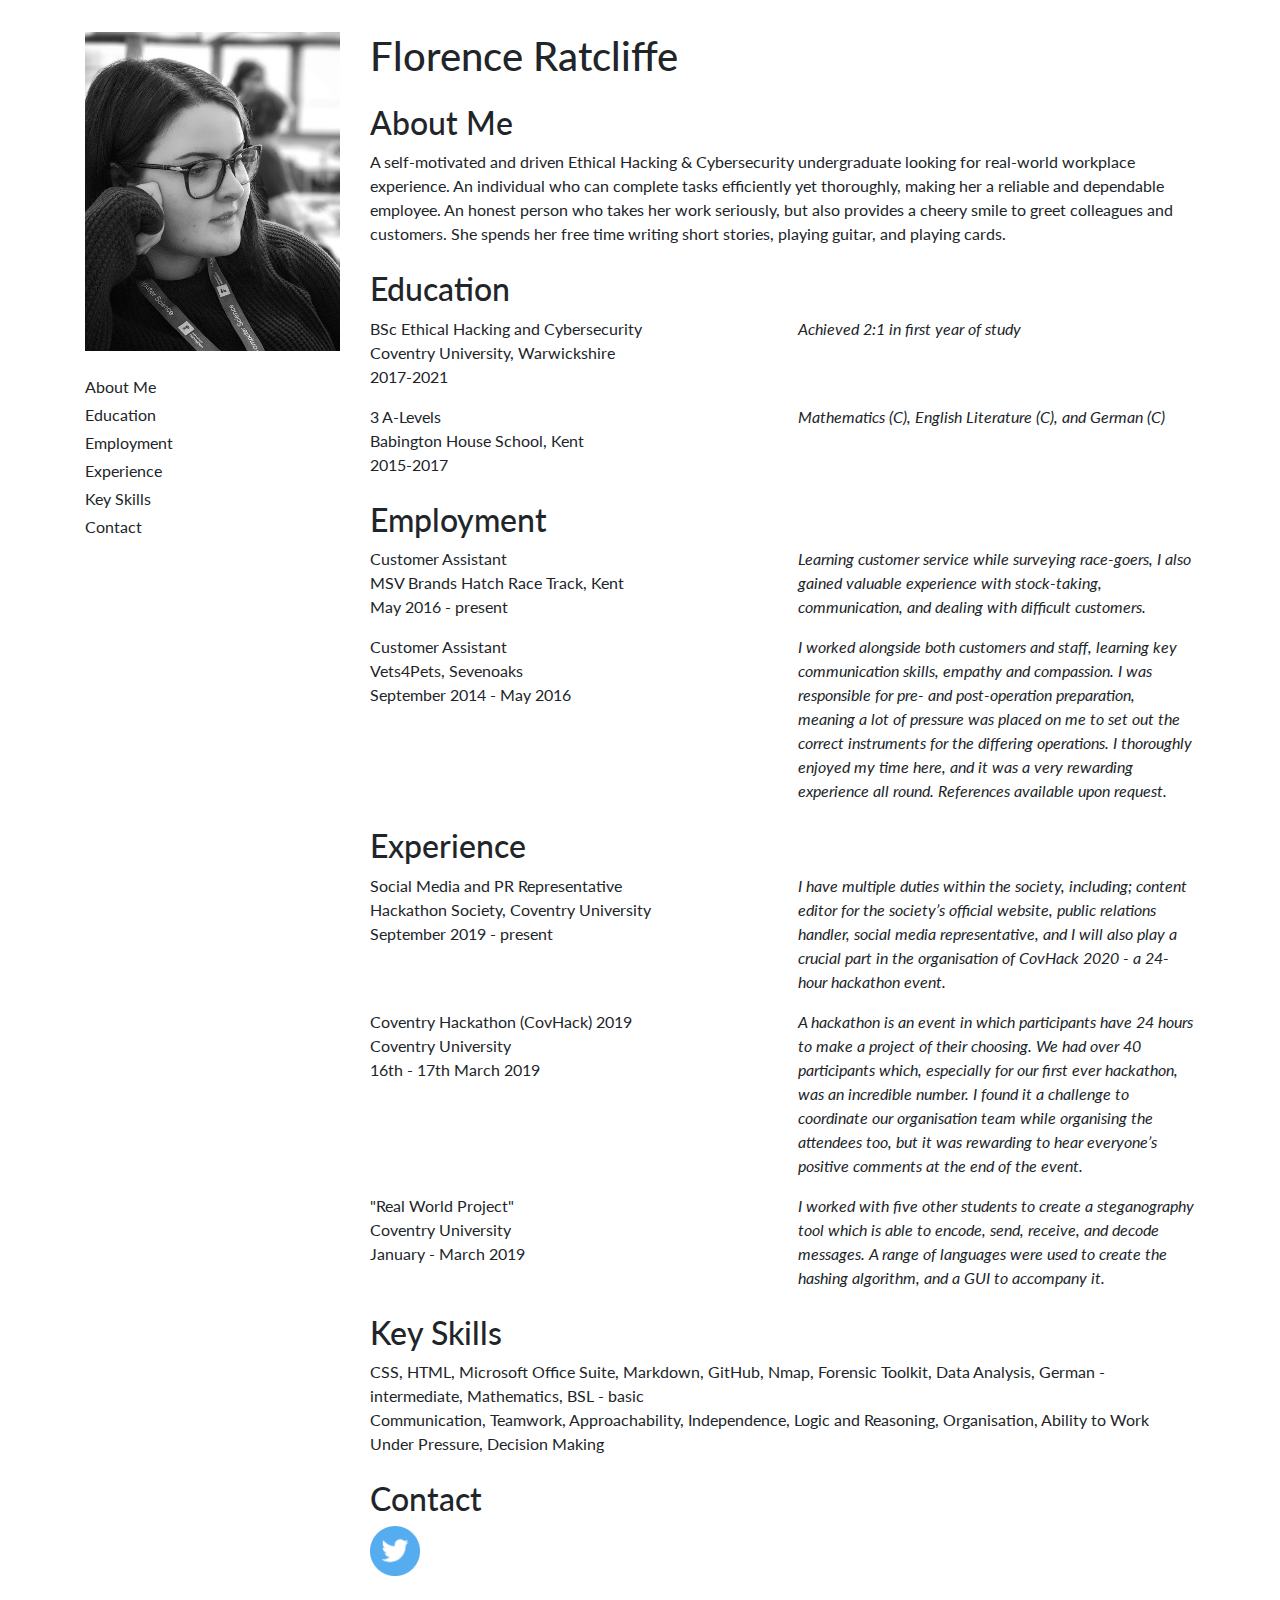
==== index.html @ a654290a "added social media button to contact page" ====
<!DOCTYPE html>
<html>
  <head>
    <meta charset="utf-8" />
    <meta http-equiv="X-UA-Compatible" content="IE=edge" />
    <title>Florence Ratcliffe</title>
    <meta
      name="description"
      content="Personal CV website for Florence Ratcliffe"
    />
    <meta name="viewport" content="width=device-width, initial-scale=1" />
    <link
      rel="stylesheet"
      href="https://stackpath.bootstrapcdn.com/bootstrap/4.3.1/css/bootstrap.min.css"
      integrity="sha384-ggOyR0iXCbMQv3Xipma34MD+dH/1fQ784/j6cY/iJTQUOhcWr7x9JvoRxT2MZw1T"
      crossorigin="anonymous"
    />
    <link rel="stylesheet" href="styles.css" />
    <link
      rel="stylesheet"
      href="https://cdnjs.cloudflare.com/ajax/libs/font-awesome/4.7.0/css/font-awesome.min.css"
    />
  </head>

  <body>
    <div class="page-container container">
      <div class="row">
        <div class="col-md-3 col-sm-12">
          <img src="me.jpg" />

          <ul class="site-menu">
            <li><a href="#about-me">About Me</a></li>
            <li><a href="#education">Education</a></li>
            <li><a href="#employment">Employment</a></li>
            <li><a href="#experience">Experience</a></li>
            <li><a href="#key-skills">Key Skills</a></li>
            <li><a href="#contact">Contact</a></li>
          </ul>
        </div>

        <div class="col-md-9 col-sm-12">
          <h1 class="title"><a href=".">Florence Ratcliffe</a></h1>
          <div class="section">
            <a id="about-me">
              <h2>About Me</h2>
            </a>
            <p>
              A self-motivated and driven Ethical Hacking &amp; Cybersecurity
              undergraduate looking for real-world workplace experience. An
              individual who can complete tasks efficiently yet thoroughly,
              making her a reliable and dependable employee. An honest person
              who takes her work seriously, but also provides a cheery smile to
              greet colleagues and customers. She spends her free time writing
              short stories, playing guitar, and playing cards.
            </p>
          </div>

          <div class="section">
            <a id="education">
              <h2>Education</h2>
            </a>

            <div class="row">
              <div class="col-6">
                <p>BSc Ethical Hacking and Cybersecurity</p>
                <p>Coventry University, Warwickshire</p>
                <p>2017-2021</p>
              </div>
              <div class="col-6">
                <p><em>Achieved 2:1 in first year of study</em></p>
              </div>
            </div>

            <div class="row">
              <div class="col-6">
                <p>3 A-Levels</p>
                <p>Babington House School, Kent</p>
                <p>2015-2017</p>
              </div>
              <div class="col-6">
                <p>
                  <em
                    >Mathematics (C), English Literature (C), and German (C)</em
                  >
                </p>
              </div>
            </div>
          </div>

          <div class="section">
            <a id="employment">
              <h2>Employment</h2>
            </a>

            <div class="row">
              <div class="col-6">
                <p>Customer Assistant</p>
                <p>MSV Brands Hatch Race Track, Kent</p>
                <p>May 2016 - present</p>
              </div>
              <div class="col-6">
                <p>
                  <em
                    >Learning customer service while surveying race-goers, I
                    also gained valuable experience with stock-taking,
                    communication, and dealing with difficult customers.</em
                  >
                </p>
              </div>
            </div>

            <div class="row">
              <div class="col-6">
                <p>Customer Assistant</p>
                <p>Vets4Pets, Sevenoaks</p>
                <p>September 2014 - May 2016</p>
              </div>

              <div class="col-6">
                <p>
                  <em
                    >I worked alongside both customers and staff, learning key
                    communication skills, empathy and compassion. I was
                    responsible for pre- and post-operation preparation, meaning
                    a lot of pressure was placed on me to set out the correct
                    instruments for the differing operations. I thoroughly
                    enjoyed my time here, and it was a very rewarding experience
                    all round. References available upon request.</em
                  >
                </p>
              </div>
            </div>
          </div>

          <div class="section">
            <a id="experience">
              <h2>Experience</h2>
            </a>

            <div class="row">
              <div class="col-6">
                <p>Social Media and PR Representative</p>
                <p>Hackathon Society, Coventry University</p>
                <p>September 2019 - present</p>
              </div>
              <div class="col-6">
                <p>
                  <em
                    >I have multiple duties within the society, including;
                    content editor for the society’s official website, public
                    relations handler, social media representative, and I will
                    also play a crucial part in the organisation of CovHack 2020
                    - a 24-hour hackathon event.
                  </em>
                </p>
              </div>
            </div>

            <div class="row">
              <div class="col-6">
                <p>Coventry Hackathon (CovHack) 2019</p>
                <p>Coventry University</p>
                <p>16th - 17th March 2019</p>
              </div>

              <div class="col-6">
                <p>
                  <em
                    >A hackathon is an event in which participants have 24 hours
                    to make a project of their choosing. We had over 40
                    participants which, especially for our first ever hackathon,
                    was an incredible number. I found it a challenge to
                    coordinate our organisation team while organising the
                    attendees too, but it was rewarding to hear everyone’s
                    positive comments at the end of the event.
                  </em>
                </p>
              </div>
            </div>

            <div class="row">
              <div class="col-6">
                <p>"Real World Project"</p>
                <p>Coventry University</p>
                <p>January - March 2019</p>
              </div>

              <div class="col-6">
                <p>
                  <em
                    >I worked with five other students to create a steganography
                    tool which is able to encode, send, receive, and decode
                    messages. A range of languages were used to create the
                    hashing algorithm, and a GUI to accompany it.
                  </em>
                </p>
              </div>
            </div>
          </div>

          <div class="section">
            <a id="key-skills">
              <h2>Key Skills</h2>
            </a>

            <div class="row">
              <div class="col-12">
                <p>
                  CSS, HTML, Microsoft Office Suite, Markdown, GitHub, Nmap,
                  Forensic Toolkit, Data Analysis, German - intermediate,
                  Mathematics, BSL - basic
                </p>
                <p>
                  Communication, Teamwork, Approachability, Independence, Logic
                  and Reasoning, Organisation, Ability to Work Under Pressure,
                  Decision Making
                </p>
              </div>
            </div>
          </div>

          <div class="section">
            <a id="contact">
              <h2>Contact</h2>
            </a>

            <div class="row">
              <div class="col-12">
                <a href="twitter.com/firatcliffe">
                  <img border="0" alt="firatcliffe" src="twitterimg.png" width="50" height="50">
              </div>
            </div>
          </div>
        </div>
      </div>
    </div>
  </body>
</html>
---- styles.css ----
@import url("https://fonts.googleapis.com/css?family=Lato&display=swap");

/* div {
  border: solid 1px rgba(255, 0, 0, 0.4);
} */

html {
  scroll-behavior: smooth;
}

body {
  font-family: "Lato", sans-serif;
}

img {
  max-width: 100%;
}

.page-container {
  margin: 2rem auto;
}

.section {
  margin-top: 1.5rem;
}

a,
a:hover {
  color: inherit;
}

p {
  margin: 0;
}

.row {
  margin-bottom: 1rem;
}

ul.site-menu {
  list-style: none;
  margin-top: 1.5rem;
  padding: 0;
}

ul.site-menu > li {
  margin-bottom: 0.25rem;
}
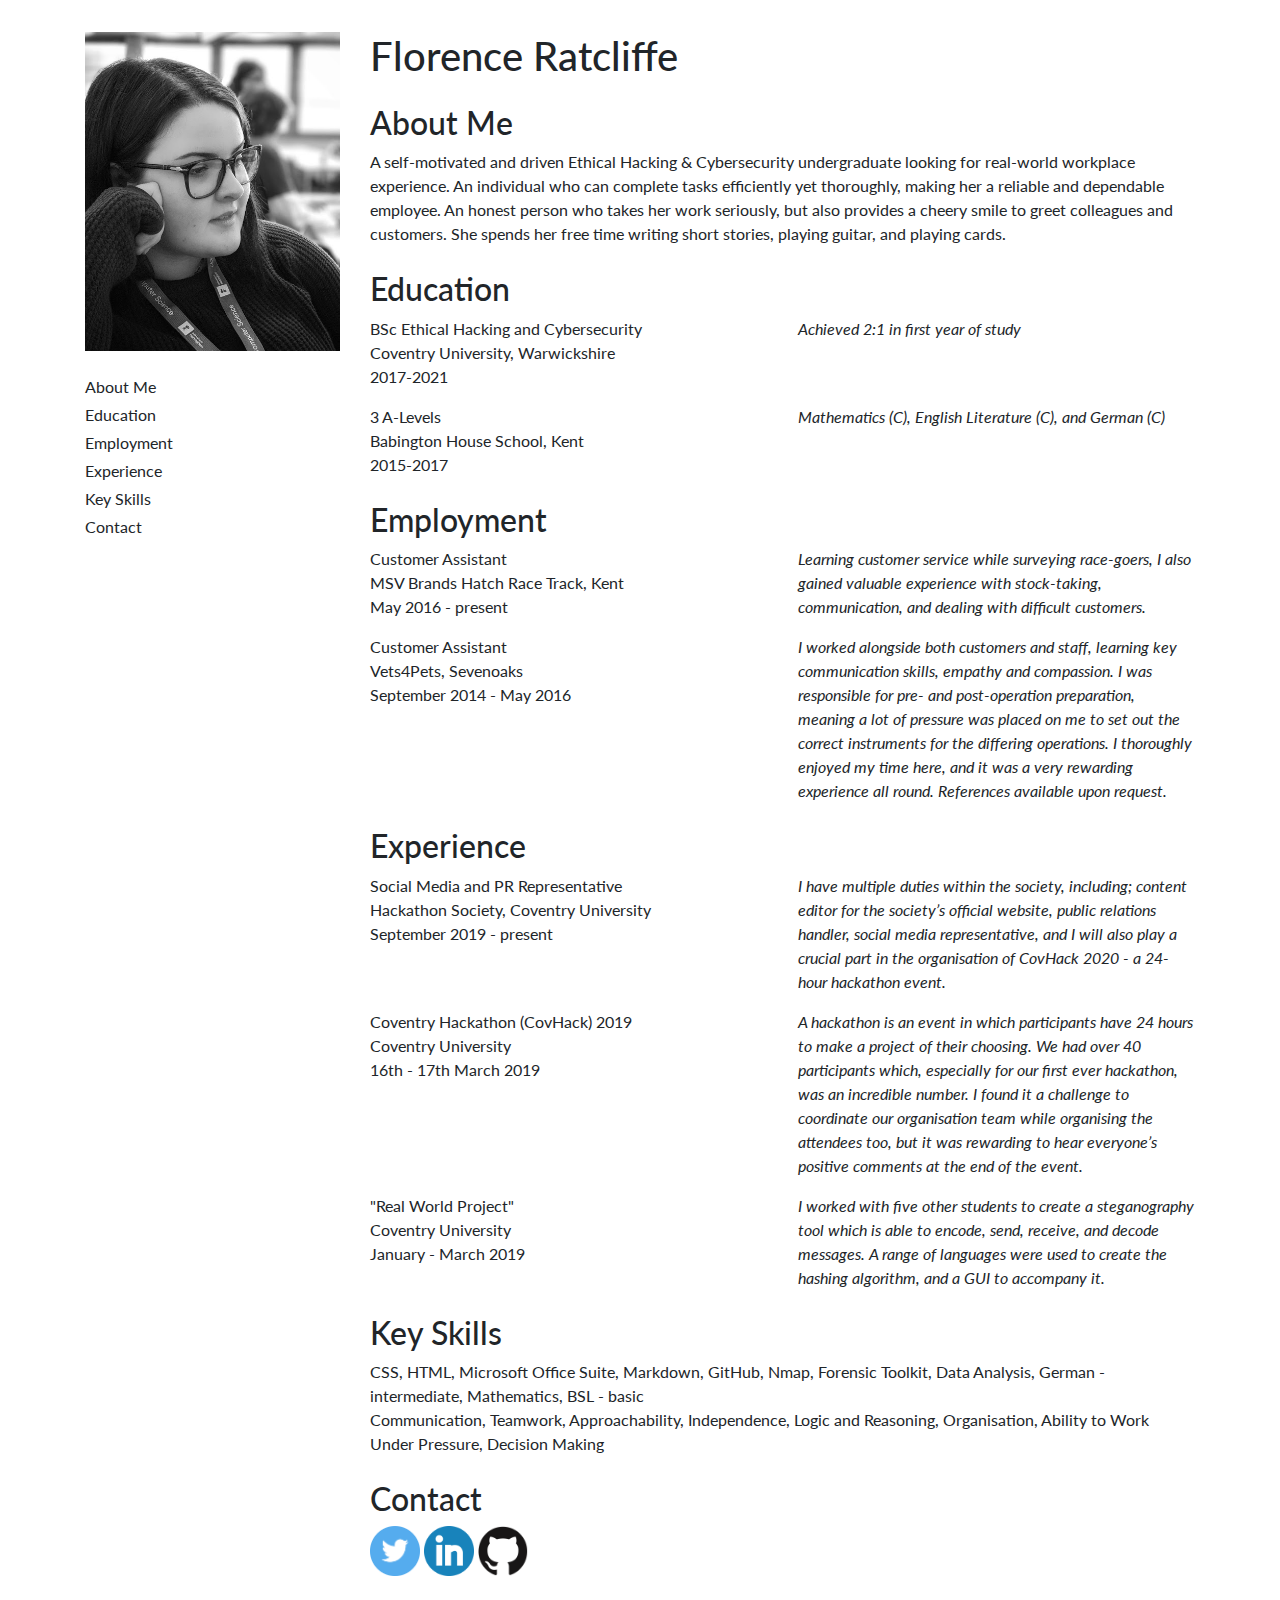
==== commit af34a377: "added Social Media buttons" ====
--- a/index.html
+++ b/index.html
@@ -227,7 +227,34 @@
             <div class="row">
               <div class="col-12">
                 <a href="twitter.com/firatcliffe">
-                  <img border="0" alt="firatcliffe" src="twitterimg.png" width="50" height="50">
+                  <img
+                    border="0"
+                    alt="firatcliffe"
+                    src="twitterimg.png"
+                    width="50"
+                    height="50"
+                  />
+                </a>
+
+                <a href="https://www.linkedin.com/in/florenceratcliffe/">
+                  <img
+                    border="0"
+                    alt="florenceratcliffe"
+                    src="linkedin.png"
+                    width="50"
+                    height="50"
+                  />
+                </a>
+
+                <a href="https://github.com/firatcliffe">
+                  <img
+                    border="0"
+                    alt="firatcliffe"
+                    src="github.png"
+                    width="50"
+                    height="50"
+                  />
+                </a>
               </div>
             </div>
           </div>
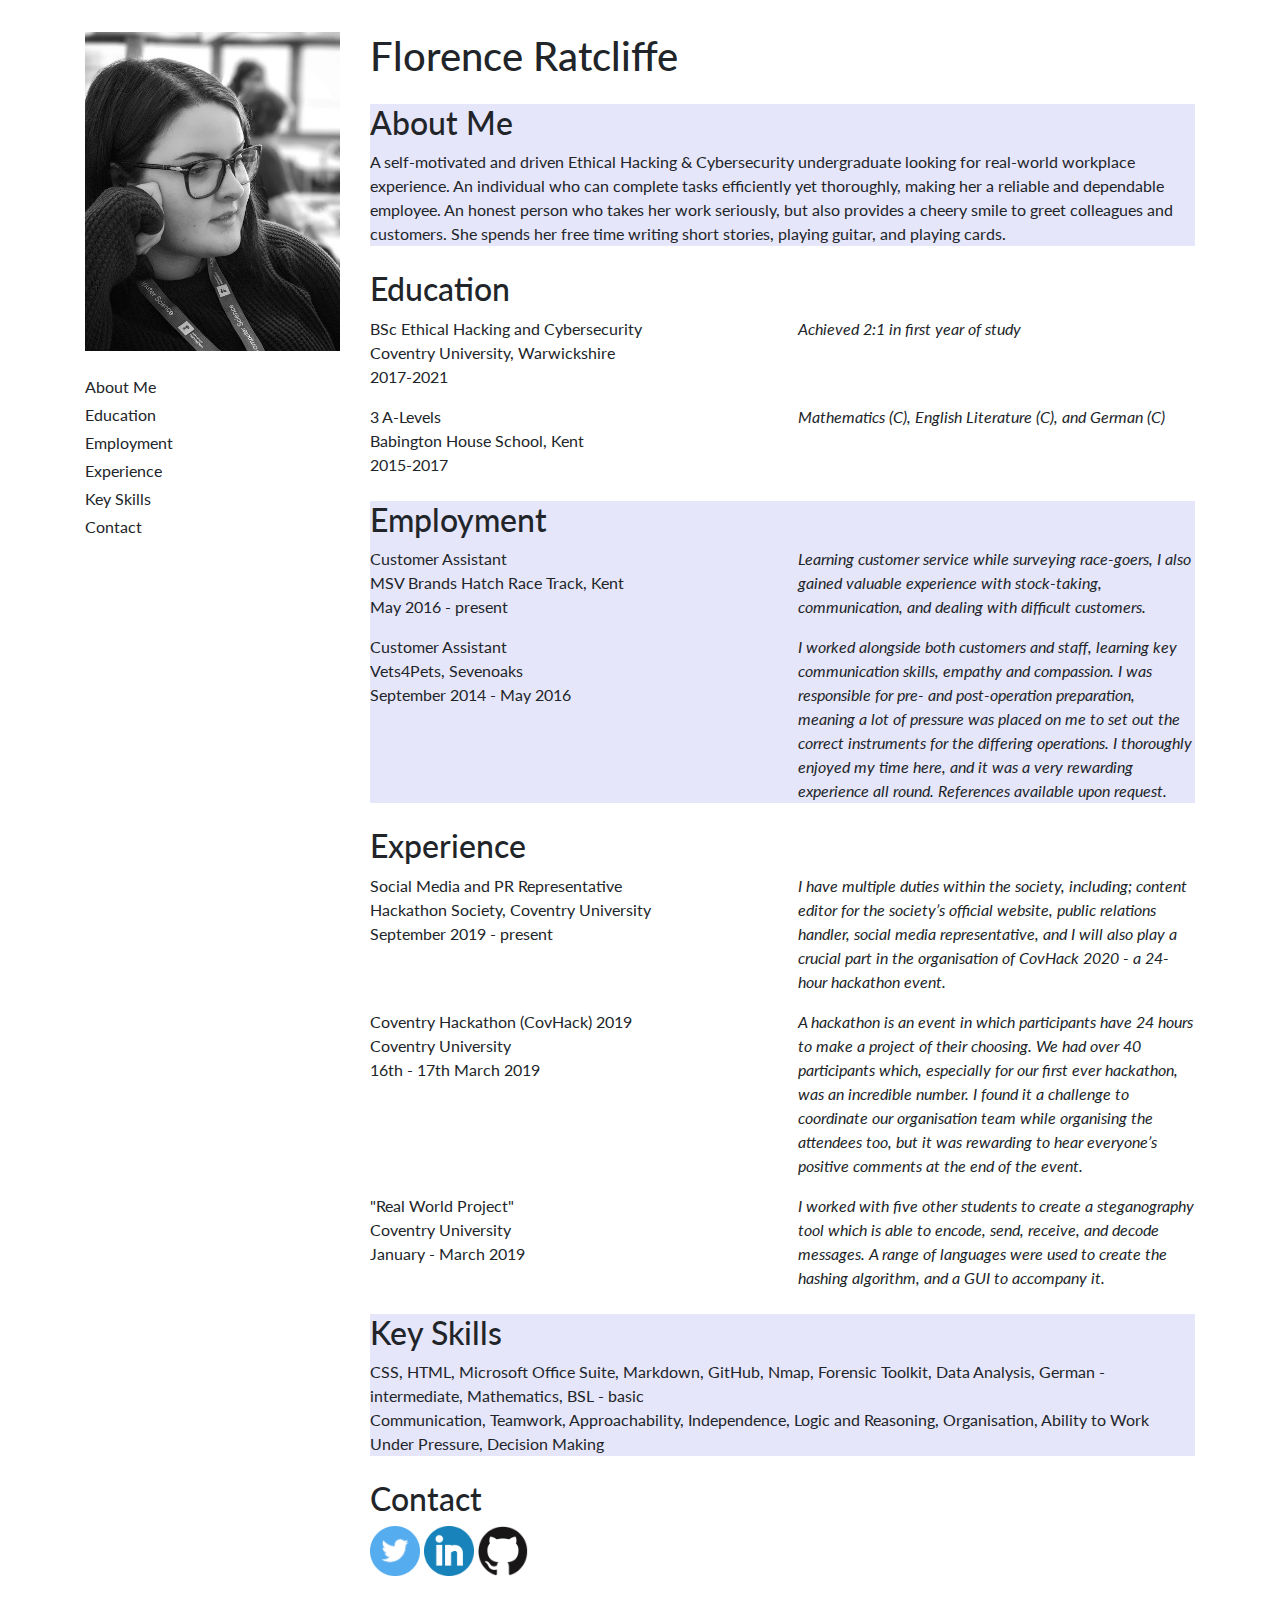
==== commit 61d9995a: "added background to alternating sections" ====
--- a/index.html
+++ b/index.html
@@ -1,4 +1,5 @@
 <!DOCTYPE html>
+
 <html>
   <head>
     <meta charset="utf-8" />
@@ -40,7 +41,7 @@
 
         <div class="col-md-9 col-sm-12">
           <h1 class="title"><a href=".">Florence Ratcliffe</a></h1>
-          <div class="section">
+          <div class="section" style="background-color:#E6E6FA">
             <a id="about-me">
               <h2>About Me</h2>
             </a>
@@ -87,7 +88,7 @@
             </div>
           </div>
 
-          <div class="section">
+          <div class="section" style="background-color:#E6E6FA">
             <a id="employment">
               <h2>Employment</h2>
             </a>
@@ -198,7 +199,7 @@
             </div>
           </div>
 
-          <div class="section">
+          <div class="section" style="background-color:#E6E6FA">
             <a id="key-skills">
               <h2>Key Skills</h2>
             </a>
@@ -226,7 +227,7 @@
 
             <div class="row">
               <div class="col-12">
-                <a href="twitter.com/firatcliffe">
+                <a href="https://www.twitter.com/firatcliffe">
                   <img
                     border="0"
                     alt="firatcliffe"
--- a/styles.css
+++ b/styles.css
@@ -45,4 +45,12 @@
 
 ul.site-menu > li {
   margin-bottom: 0.25rem;
+}
+
+col:nth-child(odd) {
+  background:red;
+}
+
+col:nth-child(even) {
+  background:green;
 }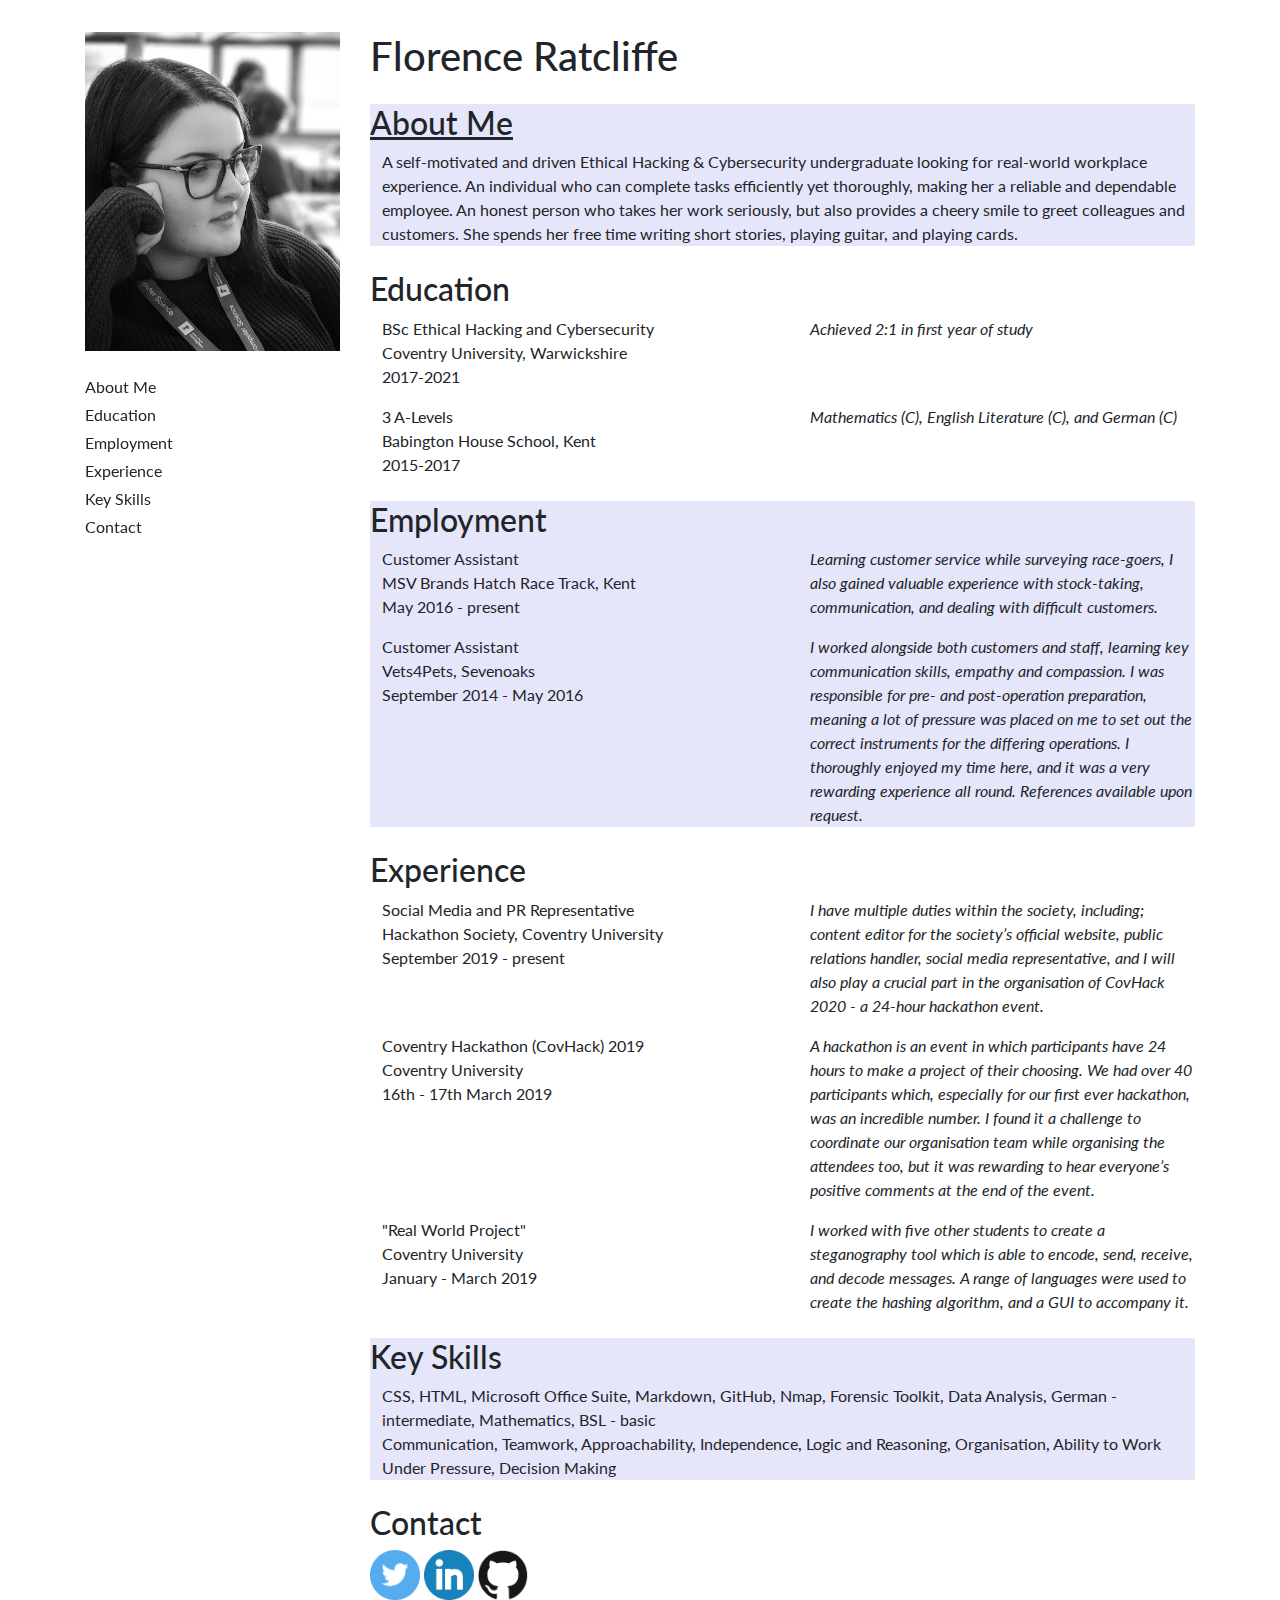
==== commit fbaac71b: "tried to implement static menu" ====
--- a/index.html
+++ b/index.html
@@ -1,5 +1,7 @@
 <!DOCTYPE html>
 
+<!-- sticky sidebar pls -->
+<!-- add padding to make coloured background sections nicer -->
 <html>
   <head>
     <meta charset="utf-8" />
@@ -27,23 +29,25 @@
     <div class="page-container container">
       <div class="row">
         <div class="col-md-3 col-sm-12">
-          <img src="me.jpg" />
-
-          <ul class="site-menu">
-            <li><a href="#about-me">About Me</a></li>
-            <li><a href="#education">Education</a></li>
-            <li><a href="#employment">Employment</a></li>
-            <li><a href="#experience">Experience</a></li>
-            <li><a href="#key-skills">Key Skills</a></li>
-            <li><a href="#contact">Contact</a></li>
-          </ul>
+          <div class="sticky-top">
+            <img src="me.jpg" />
+
+            <ul class="site-menu">
+              <li><a href="#about-me">About Me</a></li>
+              <li><a href="#education">Education</a></li>
+              <li><a href="#employment">Employment</a></li>
+              <li><a href="#experience">Experience</a></li>
+              <li><a href="#key-skills">Key Skills</a></li>
+              <li><a href="#contact">Contact</a></li>
+            </ul>
+          </div>
         </div>
 
         <div class="col-md-9 col-sm-12">
           <h1 class="title"><a href=".">Florence Ratcliffe</a></h1>
           <div class="section" style="background-color:#E6E6FA">
             <a id="about-me">
-              <h2>About Me</h2>
+              <h2><u>About Me</u></h2>
             </a>
             <p>
               A self-motivated and driven Ethical Hacking &amp; Cybersecurity
--- a/styles.css
+++ b/styles.css
@@ -31,6 +31,7 @@
 
 p {
   margin: 0;
+  margin-left: 0.75rem;
 }
 
 .row {
@@ -41,16 +42,9 @@
   list-style: none;
   margin-top: 1.5rem;
   padding: 0;
+  position: absolute;
 }
 
 ul.site-menu > li {
   margin-bottom: 0.25rem;
 }
-
-col:nth-child(odd) {
-  background:red;
-}
-
-col:nth-child(even) {
-  background:green;
-}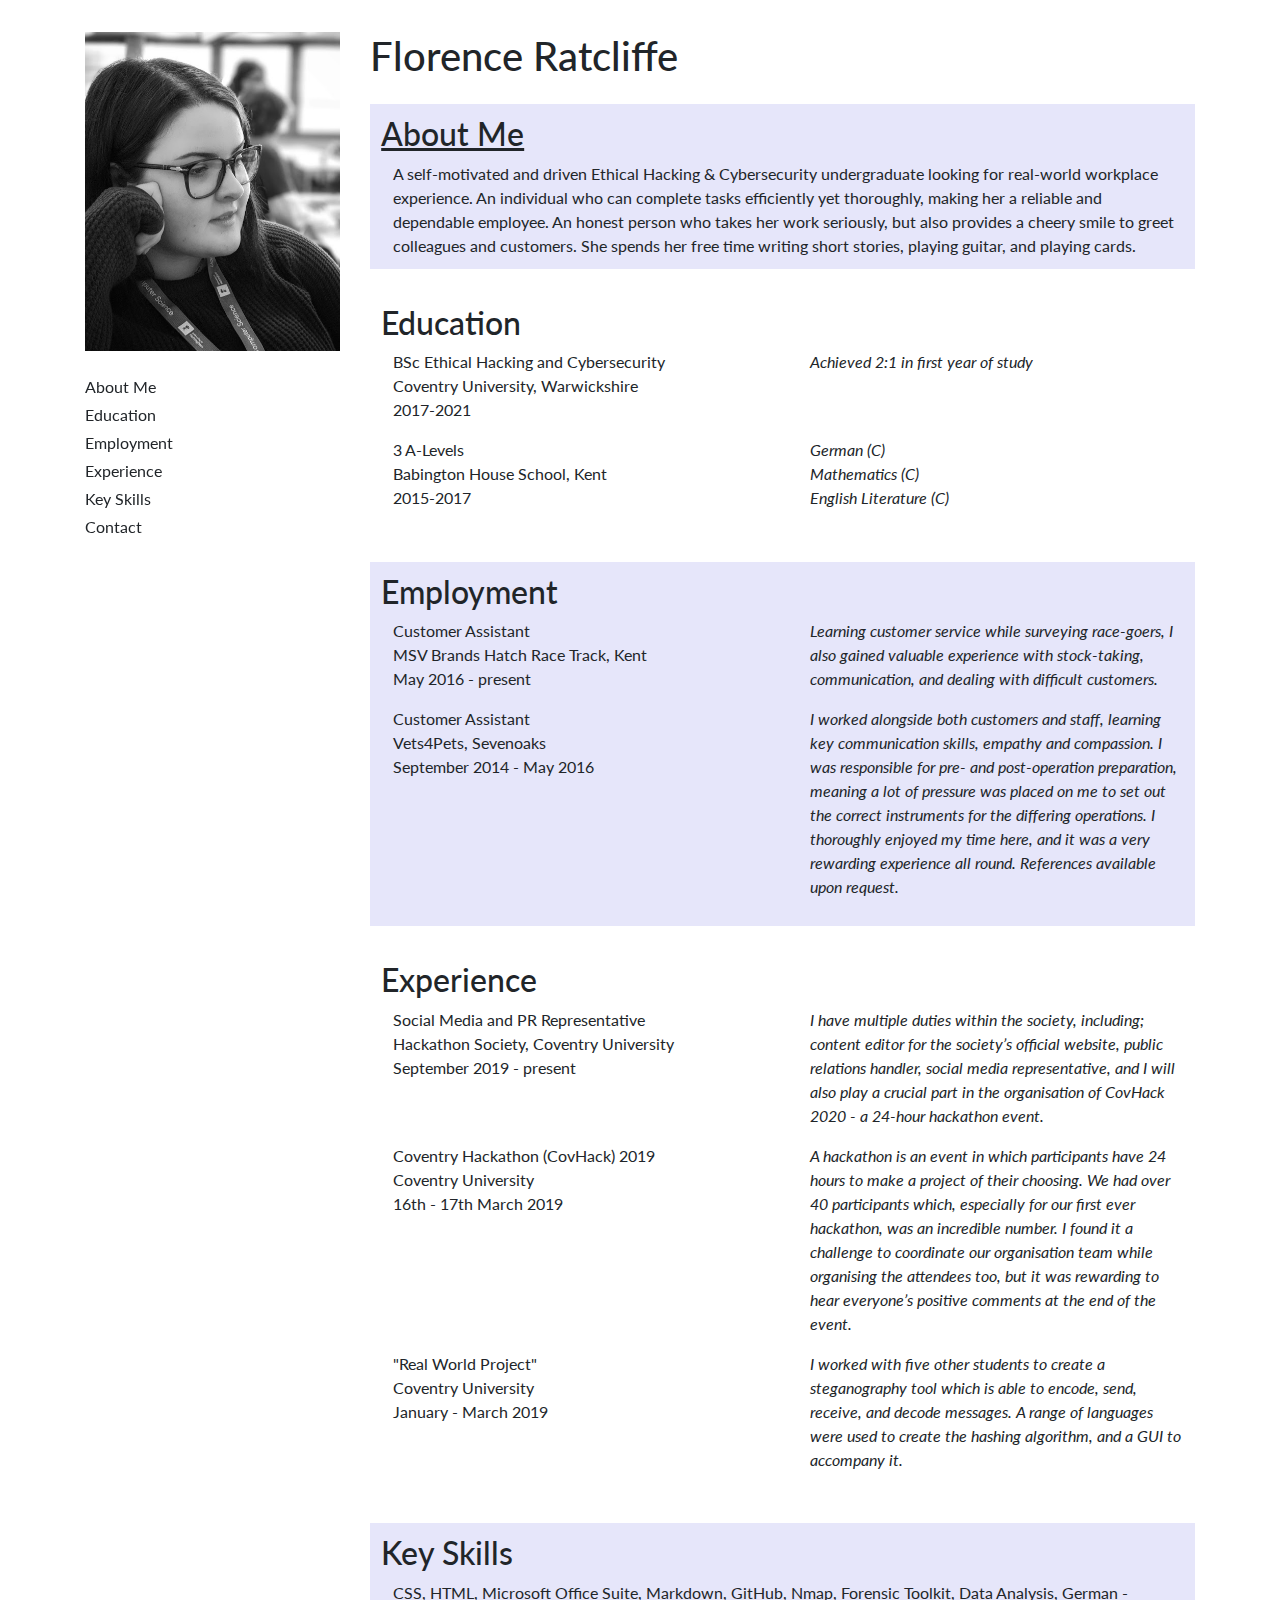
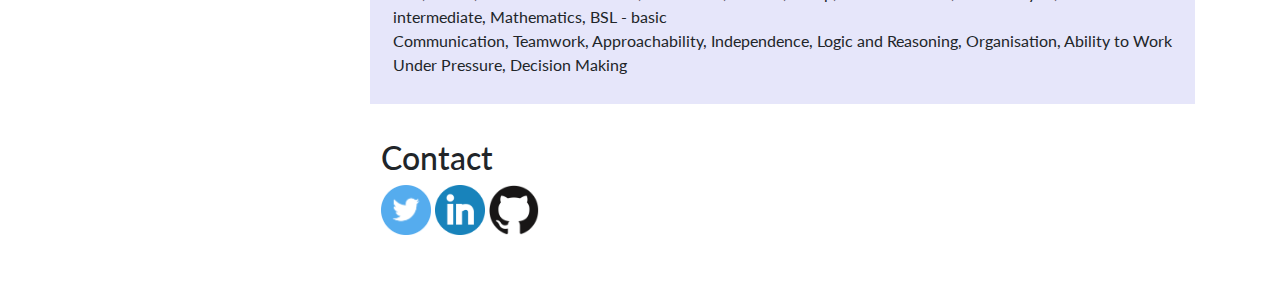
==== commit 321a7ca3: "added section padding" ====
--- a/index.html
+++ b/index.html
@@ -1,7 +1,5 @@
 <!DOCTYPE html>
 
-<!-- sticky sidebar pls -->
-<!-- add padding to make coloured background sections nicer -->
 <html>
   <head>
     <meta charset="utf-8" />
@@ -84,9 +82,11 @@
               </div>
               <div class="col-6">
                 <p>
-                  <em
-                    >Mathematics (C), English Literature (C), and German (C)</em
-                  >
+                  <em>
+                    <p>German (C)</p>
+                    <p>Mathematics (C)</p>
+                    <p>English Literature (C)</p>
+                  </em>
                 </p>
               </div>
             </div>
--- a/styles.css
+++ b/styles.css
@@ -22,6 +22,7 @@
 
 .section {
   margin-top: 1.5rem;
+  padding: 0.7rem;
 }
 
 a,
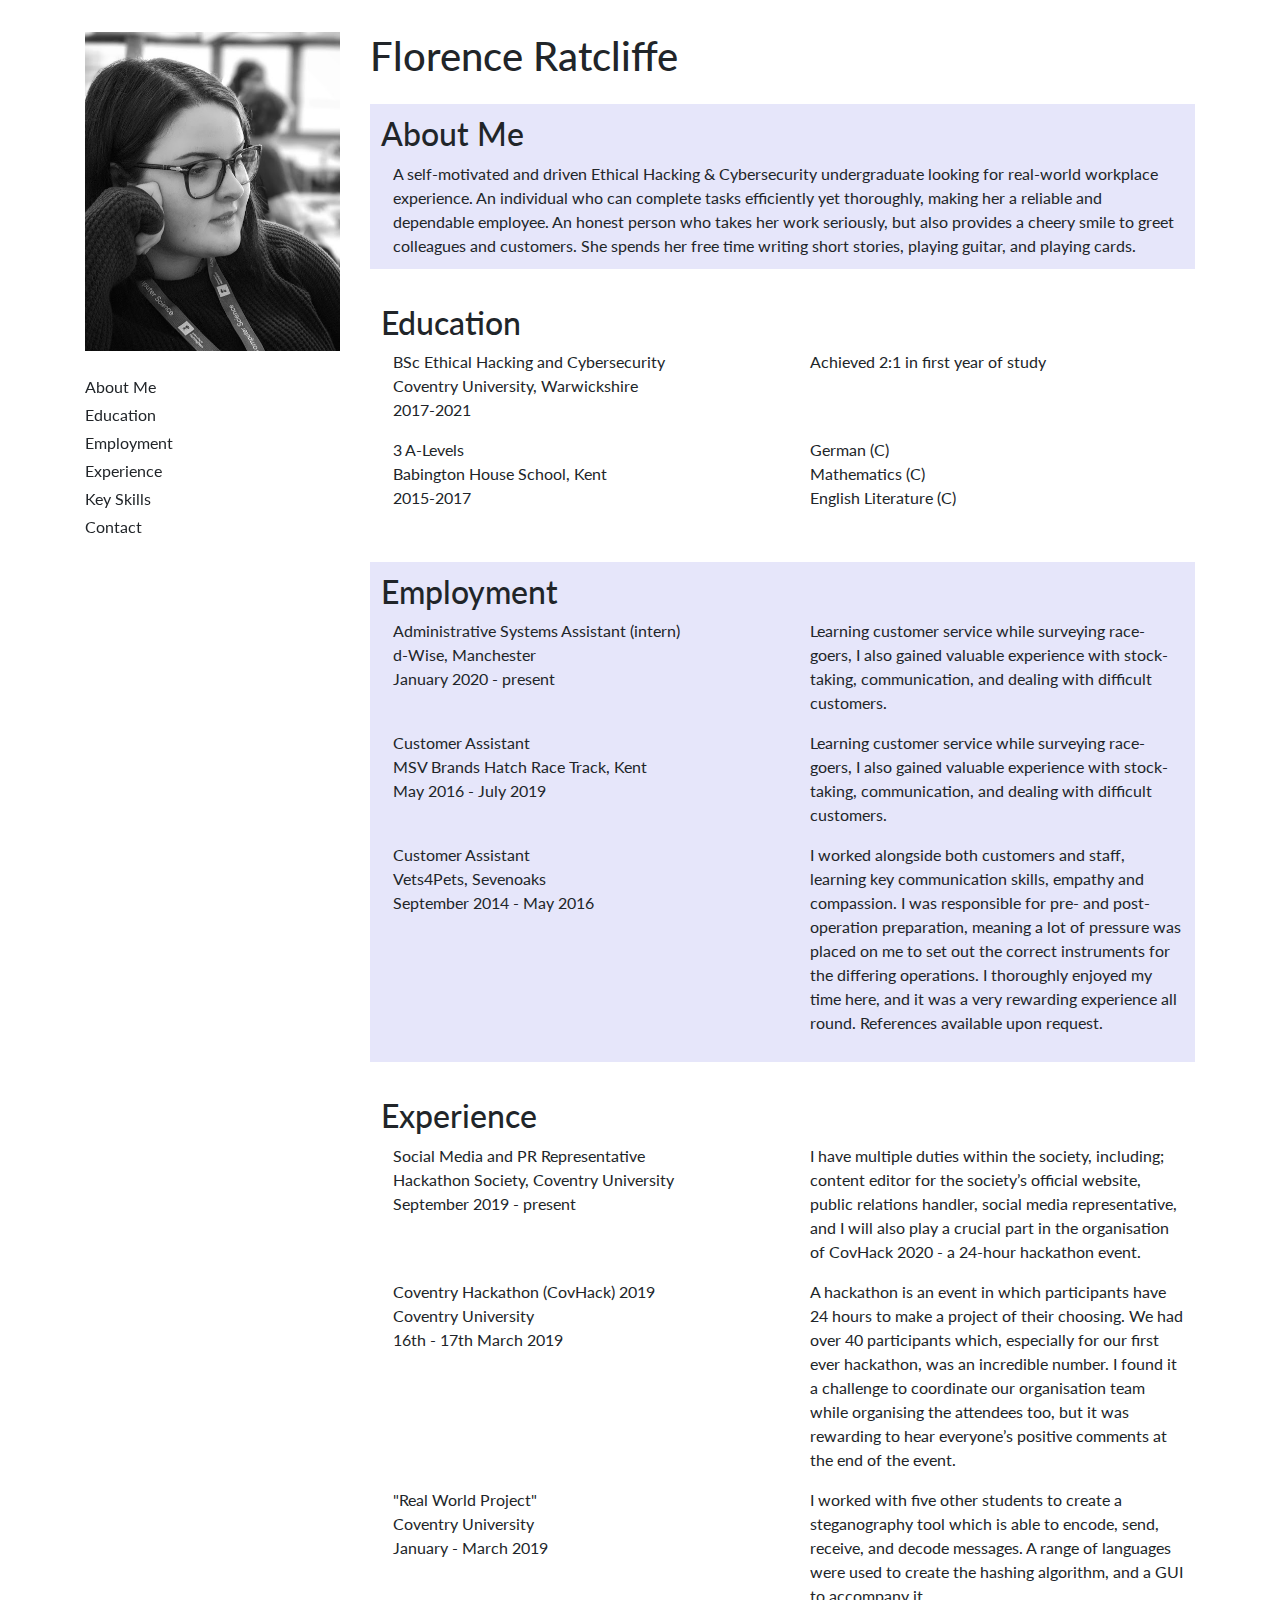
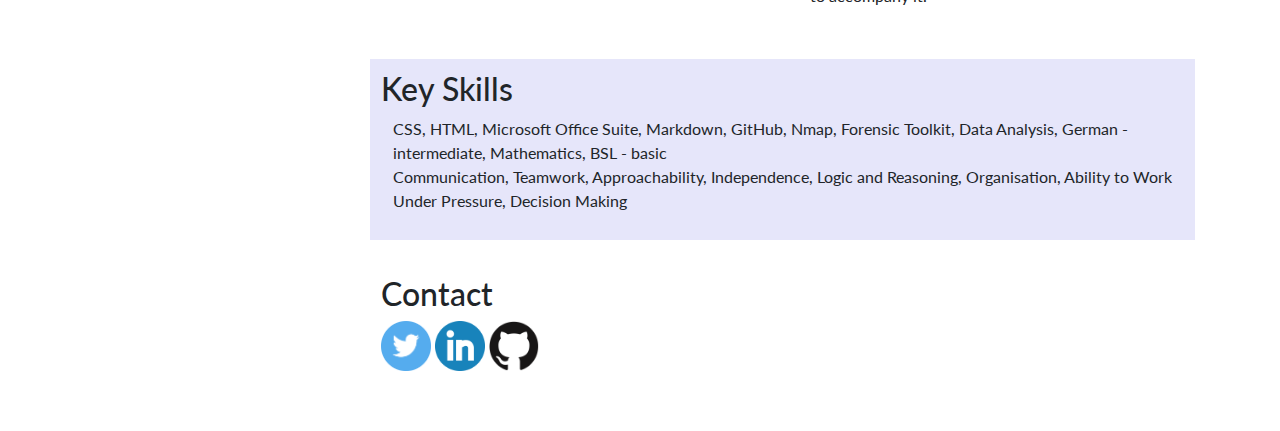
==== commit 6196d534: "Update index.html" ====
--- a/index.html
+++ b/index.html
@@ -4,7 +4,7 @@
   <head>
     <meta charset="utf-8" />
     <meta http-equiv="X-UA-Compatible" content="IE=edge" />
-    <title>Florence Ratcliffe</title>
+    <title>Flo Ratcliffe🌺</title>
     <meta
       name="description"
       content="Personal CV website for Florence Ratcliffe"
@@ -45,7 +45,7 @@
           <h1 class="title"><a href=".">Florence Ratcliffe</a></h1>
           <div class="section" style="background-color:#E6E6FA">
             <a id="about-me">
-              <h2><u>About Me</u></h2>
+              <h2>About Me</h2>
             </a>
             <p>
               A self-motivated and driven Ethical Hacking &amp; Cybersecurity
@@ -70,7 +70,7 @@
                 <p>2017-2021</p>
               </div>
               <div class="col-6">
-                <p><em>Achieved 2:1 in first year of study</em></p>
+                <p>Achieved 2:1 in first year of study</p>
               </div>
             </div>
 
@@ -82,11 +82,9 @@
               </div>
               <div class="col-6">
                 <p>
-                  <em>
                     <p>German (C)</p>
                     <p>Mathematics (C)</p>
                     <p>English Literature (C)</p>
-                  </em>
                 </p>
               </div>
             </div>
@@ -99,17 +97,30 @@
 
             <div class="row">
               <div class="col-6">
+                <p>Administrative Systems Assistant (intern)</p>
+                <p>d-Wise, Manchester</p>
+                <p>January 2020 - present</p>
+              </div>
+              <div class="col-6">
+                <p>
+                    Learning customer service while surveying race-goers, I
+                    also gained valuable experience with stock-taking,
+                    communication, and dealing with difficult customers.
+                </p>
+              </div>
+            </div>
+
+            <div class="row">
+              <div class="col-6">
                 <p>Customer Assistant</p>
                 <p>MSV Brands Hatch Race Track, Kent</p>
-                <p>May 2016 - present</p>
-              </div>
-              <div class="col-6">
-                <p>
-                  <em
-                    >Learning customer service while surveying race-goers, I
+                <p>May 2016 - July 2019</p>
+              </div>
+              <div class="col-6">
+                <p>
+                  Learning customer service while surveying race-goers, I
                     also gained valuable experience with stock-taking,
-                    communication, and dealing with difficult customers.</em
-                  >
+                    communication, and dealing with difficult customers.
                 </p>
               </div>
             </div>
@@ -123,15 +134,13 @@
 
               <div class="col-6">
                 <p>
-                  <em
-                    >I worked alongside both customers and staff, learning key
+                  I worked alongside both customers and staff, learning key
                     communication skills, empathy and compassion. I was
                     responsible for pre- and post-operation preparation, meaning
                     a lot of pressure was placed on me to set out the correct
                     instruments for the differing operations. I thoroughly
                     enjoyed my time here, and it was a very rewarding experience
-                    all round. References available upon request.</em
-                  >
+                    all round. References available upon request.
                 </p>
               </div>
             </div>
@@ -150,13 +159,11 @@
               </div>
               <div class="col-6">
                 <p>
-                  <em
-                    >I have multiple duties within the society, including;
+                  I have multiple duties within the society, including;
                     content editor for the society’s official website, public
                     relations handler, social media representative, and I will
                     also play a crucial part in the organisation of CovHack 2020
                     - a 24-hour hackathon event.
-                  </em>
                 </p>
               </div>
             </div>
@@ -169,16 +176,13 @@
               </div>
 
               <div class="col-6">
-                <p>
-                  <em
-                    >A hackathon is an event in which participants have 24 hours
+                <p>A hackathon is an event in which participants have 24 hours
                     to make a project of their choosing. We had over 40
                     participants which, especially for our first ever hackathon,
                     was an incredible number. I found it a challenge to
                     coordinate our organisation team while organising the
                     attendees too, but it was rewarding to hear everyone’s
                     positive comments at the end of the event.
-                  </em>
                 </p>
               </div>
             </div>
@@ -191,13 +195,10 @@
               </div>
 
               <div class="col-6">
-                <p>
-                  <em
-                    >I worked with five other students to create a steganography
+                <p>I worked with five other students to create a steganography
                     tool which is able to encode, send, receive, and decode
                     messages. A range of languages were used to create the
                     hashing algorithm, and a GUI to accompany it.
-                  </em>
                 </p>
               </div>
             </div>
